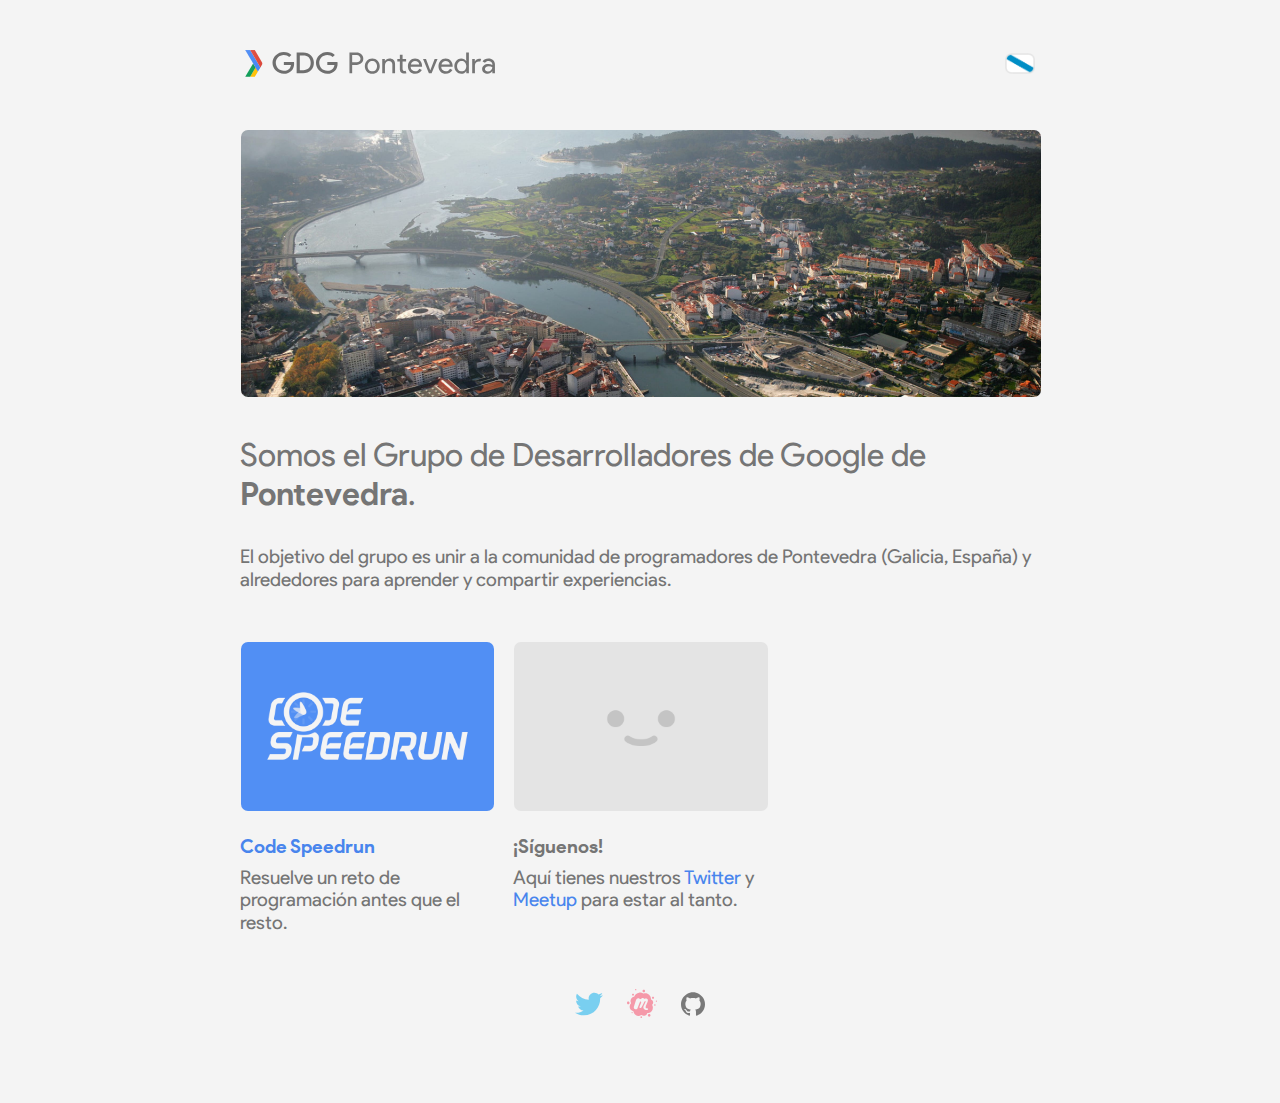
==== index.html @ b3f654f1 "Fix de enlaces" ====
<!DOCTYPE html>
<html>

	<head>

		<meta charset="utf-8">
		<meta http-equiv="X-UA-Compatible" content="IE=edge">
		<meta name="viewport" content="width=device-width, initial-scale=1">

		<title>GDG Pontevedra</title>
		<meta name="description" content="Página web del GDG Pontevedra, un grupo de desarrolladores de Google con el objetivo de unir a la comunidad de programadores de Pontevedra y alrededores.">
		<meta name="author" content="GDG Pontevedra">

		<link href="css/style.css" rel="stylesheet">

		<!-- Favicons -->
		<link rel="icon" href="favicon.ico">
		<link rel="apple-touch-icon" sizes="180x180" href="/images/icons/apple-touch-icon.png">
		<link rel="icon" type="image/png" sizes="32x32" href="/images/icons/favicon-32x32.png">
		<link rel="icon" type="image/png" sizes="16x16" href="/images/icons/favicon-16x16.png">
		<link rel="manifest" href="/images/icons/site.webmanifest">
		<link rel="shortcut icon" href="favicon.ico">

	</head>

	<body>

		<div id="header">
			<img id="gdg-logo" src="images/logos/gdg-pontevedra-logo.svg">
			<a id="header-flag" href="/gal"><img src="images/flags/es-ga-flag.png"></a>
		</div>

		<img id="image-header" src="images/banners/pontevedra-aerial-view.jpg">

		<p id="text-header">Somos el Grupo de Desarrolladores de Google de <b>Pontevedra</b>.</p>

		<p>El objetivo del grupo es unir a la comunidad de programadores de Pontevedra (Galicia, España) y alrededores para aprender y compartir experiencias.</p>

		<div id="event-grid">
			<div class="event-cell">
				<a href="/code-speedrun"><img src="images/events/code-speedrun-event.png"></a>
				<p class="event-cell-title"><b><a href="/code-speedrun">Code Speedrun</a></b></p>
				<p class="event-cell-subtitle">Resuelve un reto de programación antes que el resto.</p>
			</div>
			<div class="event-cell">
				<img src="images/events/default-event.png">
				<p class="event-cell-title"><b>¡Síguenos!</b></p>
				<p class="event-cell-subtitle">Aquí tienes nuestros <a href="https://twitter.com/GDGPontevedra" target="_blank">Twitter</a> y <a href="https://github.com/gdg-pontevedra" target="_blank">Meetup</a> para estar al tanto.</p>
			</div>
		</div>

		<div id="footer">
			<a href="https://twitter.com/GDGPontevedra" target="_blank"><img id="twitter-icon" class="link-icon" src="images/links/twitter-icon.svg"></a>
			<a href="https://www.meetup.com/es-ES/GDG-Pontevedra" target="_blank"><img class="link-icon" src="images/links/meetup-icon.svg"></a>
			<a href="https://github.com/gdg-pontevedra" target="_blank"><img id="github-icon" class="link-icon" src="images/links/github-icon.svg"></a>
		</div>

	</body>

</html>
---- css/style.css ----
/* GDG Pontevedra Website */

@font-face {
    font-family: ProductSans;
    src: url(../fonts/ProductSans-Regular.ttf);
}

@font-face {
    font-family: ProductSans;
    src: url(../fonts/ProductSans-Bold.ttf);
    font-weight: bold;
}

* {
	-webkit-font-smoothing: antialiased;
	-moz-osx-font-smoothing: grayscale;
}

body {
	font-family: ProductSans;
	color: #757575;
	font-size: 14pt;
	background-color: #F4F4F4;
	margin: 0 auto;
	margin-bottom: 20px;
	padding: 50px 20px;
	max-width: 800px;
}

h3 {
	margin-top: 40px;
}

a {
	text-decoration: none;
	color: #4885ED;
	transition: color 0.2s ease;
}

a:hover {
	color: #5895FD;
	transition: color 0.2s ease;
}


/* Header */

#header {
	display: grid;
	grid-template-columns: auto auto;
	margin-bottom: 50px;
}

#gdg-logo {
	width: 100%;
	max-width: 250px;
	padding-left: 5px;
}

#header-flag {
	margin-left: auto;
	padding-top: 3px;
	padding-right: 5px;
}

#header-flag > img {
	width: 30px;
}

#image-header {
	width: 100%;
	border: 1px rgba(0, 0, 0, 0) solid;
	border-radius: 8px;
}

#text-header {
	font-size: 24pt;
}


/* Event Grid */

#event-grid {
	margin-top: 50px;
	display: grid;
	grid-template-columns: repeat(3, 1fr);
	grid-column-gap: 20px;
	grid-row-gap: 50px;
}

.event-cell {
	line-height: 1.2;
	width: 100%;
}

.event-cell img {
	width: 100%;
	border: 1px rgba(0, 0, 0, 0) solid;
	border-radius: 8px;
}

.event-cell-title {
	margin-bottom: -10px;
}

.event-cell-subtitle {
	margin-bottom: -5px;
}

.event-cell-subtitle-mini {
	margin-bottom: -10px;
	font-size: 10pt;
}


/* Footer */

#footer {
	text-align: center;
	margin-top: 50px;
}

#footer > a {
	display: inline-block;
}

.link-icon {
	width: 30px;
	padding: 10px;
	opacity: 0.5;
	transition: opacity 0.2s ease;
}

.link-icon:hover {
	opacity: 1.0;
	transition: opacity 0.2s ease;
}

#twitter-icon {
	width: 28px;
}

#github-icon {
	width: 24px;
	padding-bottom: 12px;
}


/* Media Queries */

@media (max-width: 350px) {
	#header-flag { 
		display: none;
	}
}

@media (max-width: 700px) {
	#event-grid { 
		grid-template-columns: repeat(2, 1fr);
	}
}

@media (max-width: 500px) {
	#event-grid { 
		grid-template-columns: 1fr;
	}
}


/* Unused */

#placeholder {
	position: absolute;
	margin: auto;
	top: 0;
	right: 0;
	bottom: 0;
	left: 0;
	width: 250px;
	height: 100px;
}

#placeholder-subtitle {
	font-size: 14pt;
	text-align: center;
}
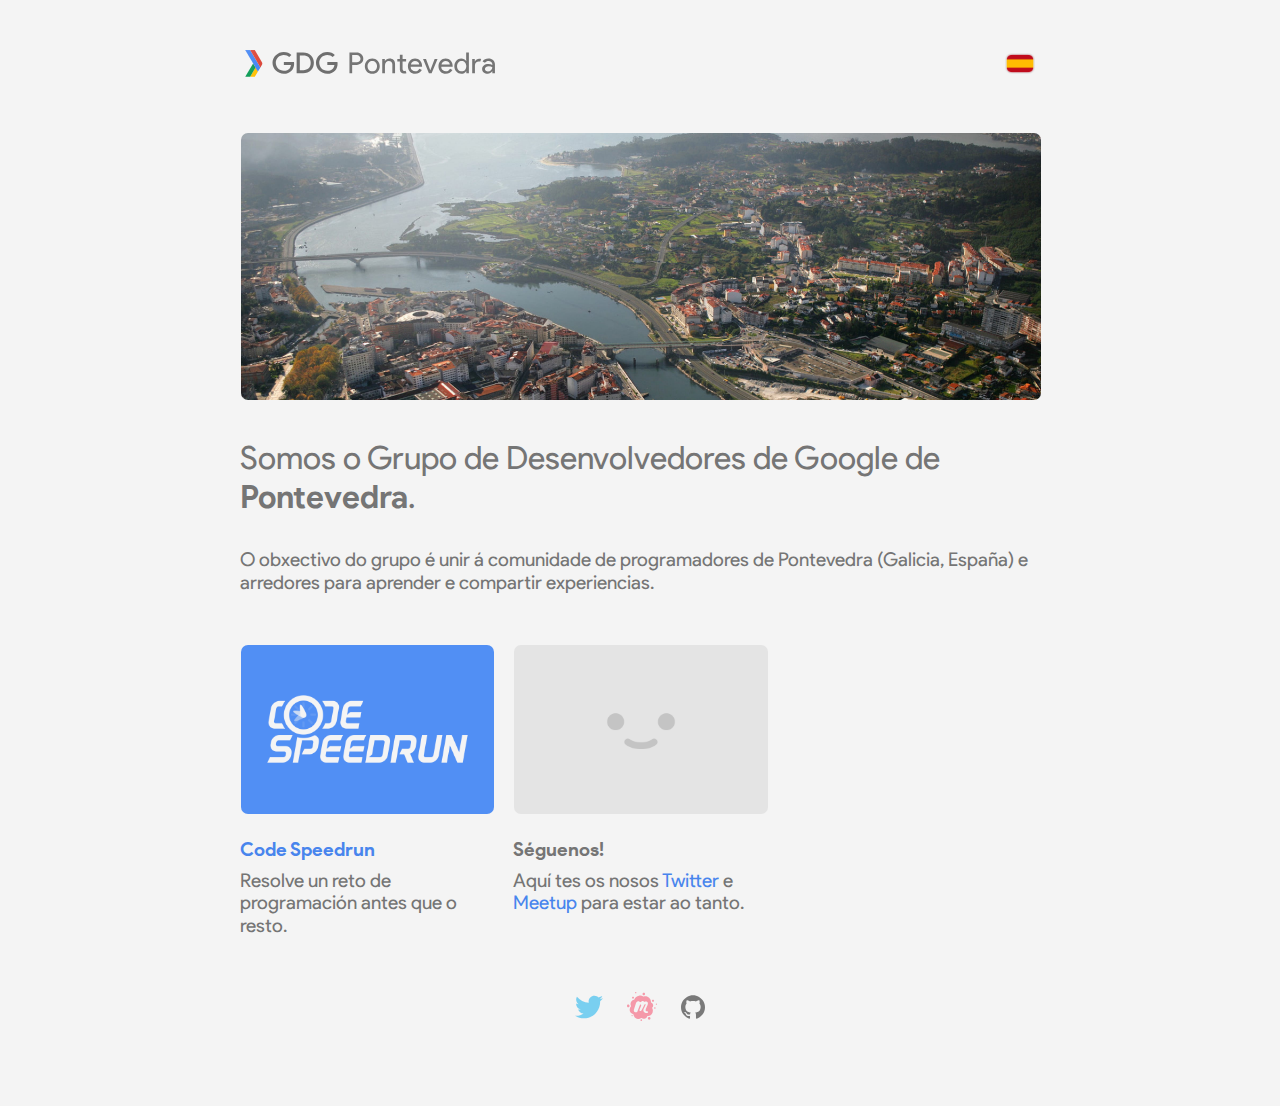
==== commit 2df4f5b8: "Traducción a gallego" ====
--- a/index.html
+++ b/index.html
@@ -8,7 +8,7 @@
 		<meta name="viewport" content="width=device-width, initial-scale=1">
 
 		<title>GDG Pontevedra</title>
-		<meta name="description" content="Página web del GDG Pontevedra, un grupo de desarrolladores de Google con el objetivo de unir a la comunidad de programadores de Pontevedra y alrededores.">
+		<meta name="description" content="Páxina web do GDG Pontevedra, un grupo de desenvolvedores de Google co obxectivo de unir á comunidade de programadores de Pontevedra e arredores.">
 		<meta name="author" content="GDG Pontevedra">
 
 		<link href="css/style.css" rel="stylesheet">
@@ -26,26 +26,26 @@
 	<body>
 
 		<div id="header">
-			<img id="gdg-logo" src="images/logos/gdg-pontevedra-logo.svg">
-			<a id="header-flag" href="/gal"><img src="images/flags/es-ga-flag.png"></a>
+			<a href="/"><img id="gdg-logo" src="images/logos/gdg-pontevedra-logo.svg"></a>
+			<a id="header-flag" href="/es"><img src="images/flags/es-flag.png"></a>
 		</div>
 
 		<img id="image-header" src="images/banners/pontevedra-aerial-view.jpg">
 
-		<p id="text-header">Somos el Grupo de Desarrolladores de Google de <b>Pontevedra</b>.</p>
+		<p id="text-header">Somos o Grupo de Desenvolvedores de Google de <b>Pontevedra</b>.</p>
 
-		<p>El objetivo del grupo es unir a la comunidad de programadores de Pontevedra (Galicia, España) y alrededores para aprender y compartir experiencias.</p>
+		<p>O obxectivo do grupo é unir á comunidade de programadores de Pontevedra (Galicia, España) e arredores para aprender e compartir experiencias.</p>
 
 		<div id="event-grid">
 			<div class="event-cell">
 				<a href="/code-speedrun"><img src="images/events/code-speedrun-event.png"></a>
 				<p class="event-cell-title"><b><a href="/code-speedrun">Code Speedrun</a></b></p>
-				<p class="event-cell-subtitle">Resuelve un reto de programación antes que el resto.</p>
+				<p class="event-cell-subtitle">Resolve un reto de programación antes que o resto.</p>
 			</div>
 			<div class="event-cell">
 				<img src="images/events/default-event.png">
-				<p class="event-cell-title"><b>¡Síguenos!</b></p>
-				<p class="event-cell-subtitle">Aquí tienes nuestros <a href="https://twitter.com/GDGPontevedra" target="_blank">Twitter</a> y <a href="https://github.com/gdg-pontevedra" target="_blank">Meetup</a> para estar al tanto.</p>
+				<p class="event-cell-title"><b>Séguenos!</b></p>
+				<p class="event-cell-subtitle">Aquí tes os nosos <a href="https://twitter.com/GDGPontevedra" target="_blank">Twitter</a> e <a href="https://github.com/gdg-pontevedra" target="_blank">Meetup</a> para estar ao tanto.</p>
 			</div>
 		</div>
 
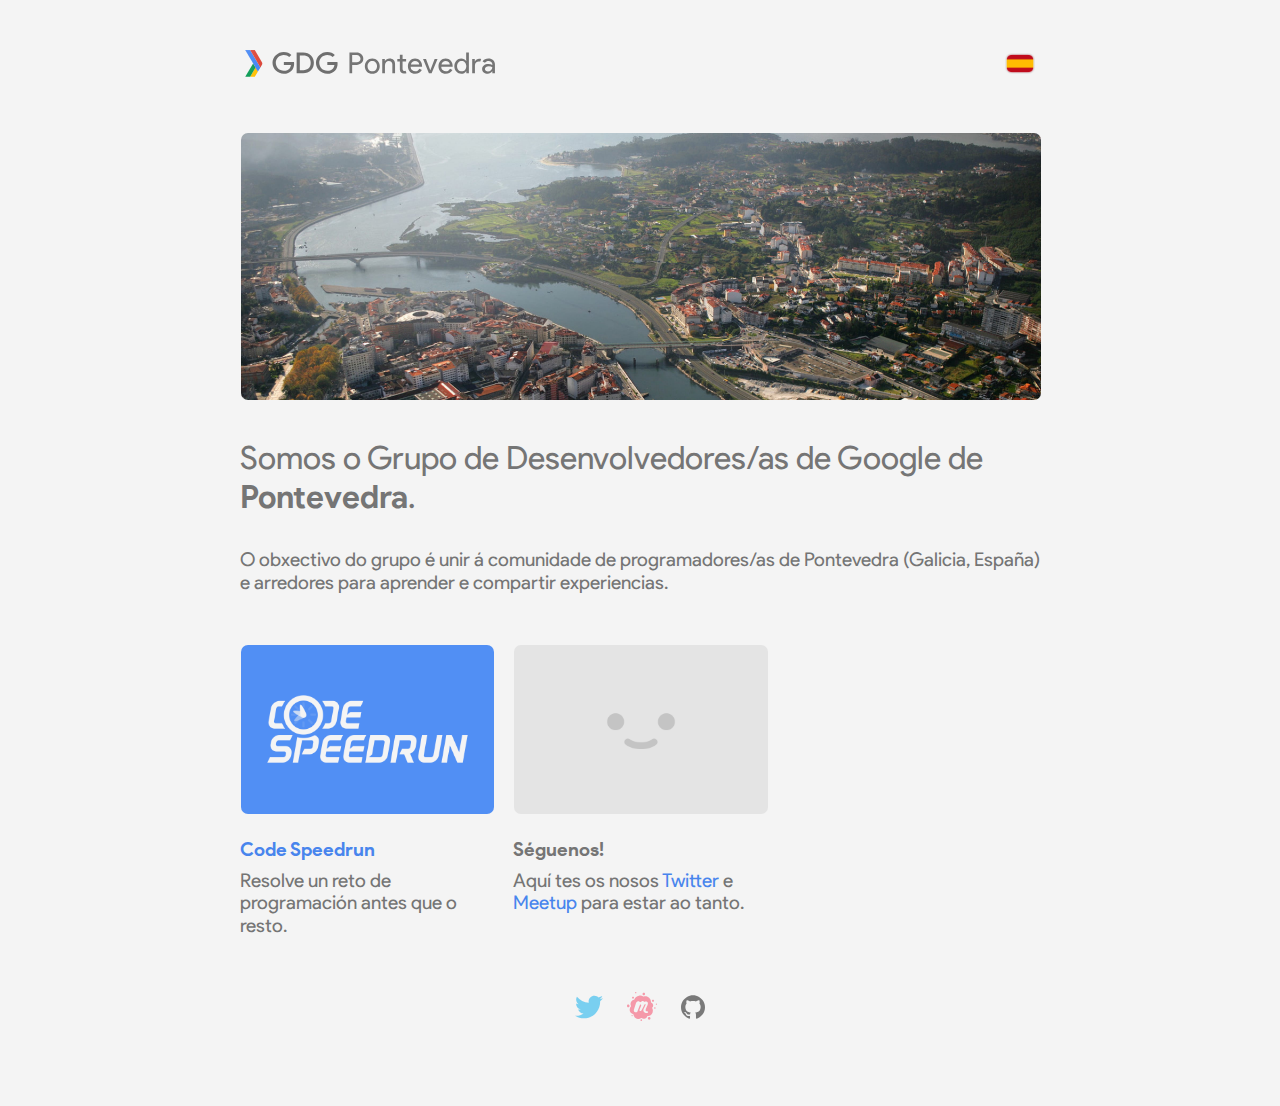
==== commit 5fb8e957: "Fixes" ====
--- a/index.html
+++ b/index.html
@@ -32,9 +32,9 @@
 
 		<img id="image-header" src="images/banners/pontevedra-aerial-view.jpg">
 
-		<p id="text-header">Somos o Grupo de Desenvolvedores de Google de <b>Pontevedra</b>.</p>
+		<p id="text-header">Somos o Grupo de Desenvolvedores/as de Google de <b>Pontevedra</b>.</p>
 
-		<p>O obxectivo do grupo é unir á comunidade de programadores de Pontevedra (Galicia, España) e arredores para aprender e compartir experiencias.</p>
+		<p>O obxectivo do grupo é unir á comunidade de programadores/as de Pontevedra (Galicia, España) e arredores para aprender e compartir experiencias.</p>
 
 		<div id="event-grid">
 			<div class="event-cell">
@@ -45,7 +45,7 @@
 			<div class="event-cell">
 				<img src="images/events/default-event.png">
 				<p class="event-cell-title"><b>Séguenos!</b></p>
-				<p class="event-cell-subtitle">Aquí tes os nosos <a href="https://twitter.com/GDGPontevedra" target="_blank">Twitter</a> e <a href="https://github.com/gdg-pontevedra" target="_blank">Meetup</a> para estar ao tanto.</p>
+				<p class="event-cell-subtitle">Aquí tes os nosos <a href="https://twitter.com/GDGPontevedra" target="_blank">Twitter</a> e <a href="https://www.meetup.com/es-ES/GDG-Pontevedra" target="_blank">Meetup</a> para estar ao tanto.</p>
 			</div>
 		</div>
 
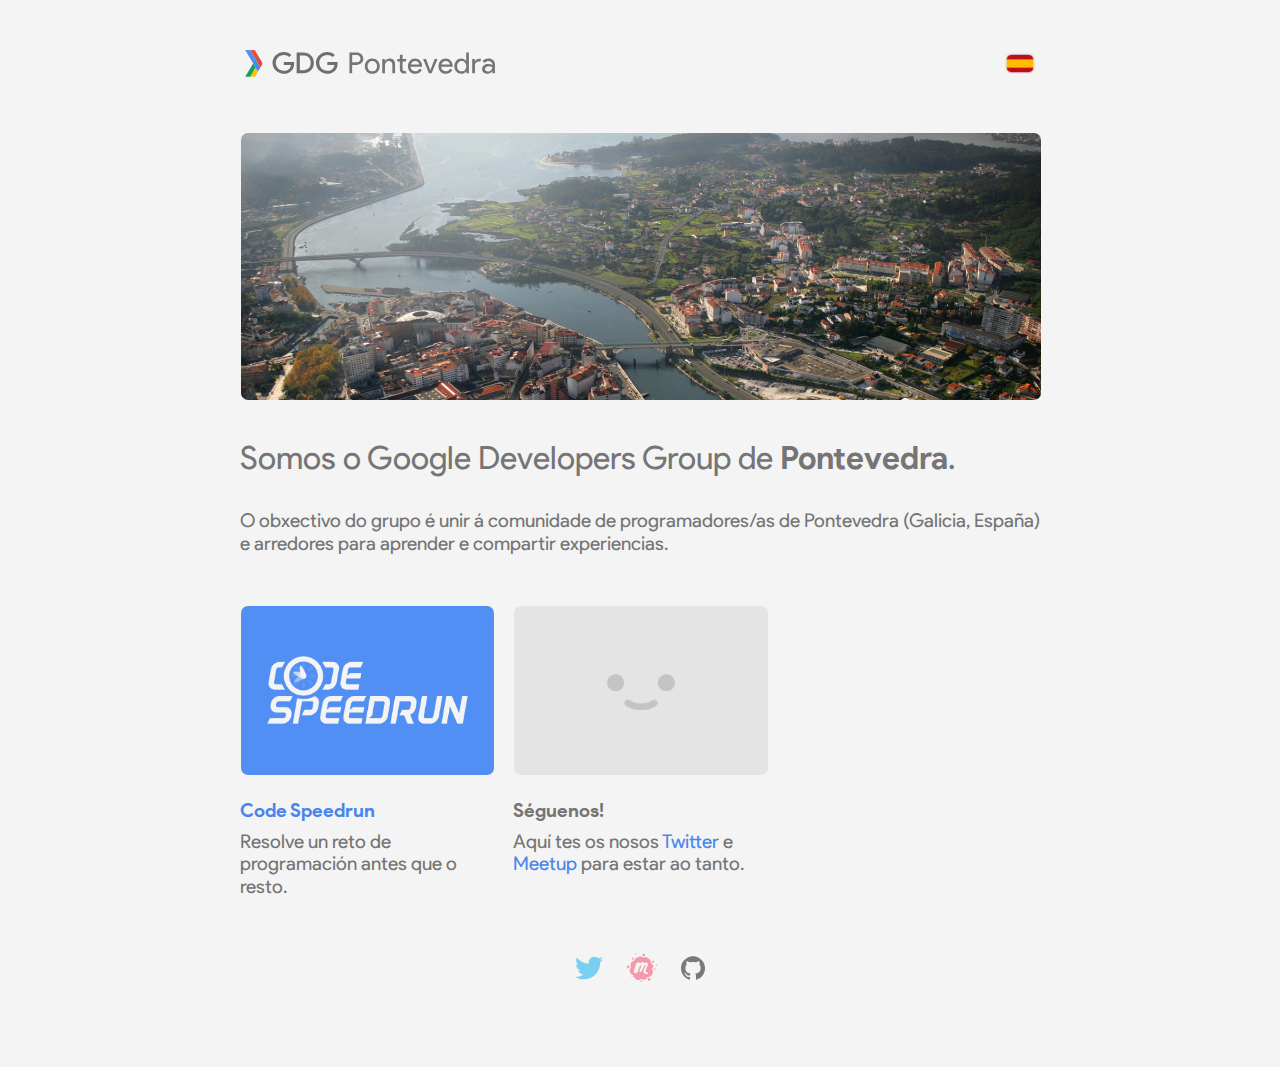
==== commit dbefe027: "Ejemplo de Code Speedrun" ====
--- a/index.html
+++ b/index.html
@@ -32,7 +32,7 @@
 
 		<img id="image-header" src="images/banners/pontevedra-aerial-view.jpg">
 
-		<p id="text-header">Somos o Grupo de Desenvolvedores/as de Google de <b>Pontevedra</b>.</p>
+		<p id="text-header">Somos o Google Developers Group de <b>Pontevedra</b>.</p>
 
 		<p>O obxectivo do grupo é unir á comunidade de programadores/as de Pontevedra (Galicia, España) e arredores para aprender e compartir experiencias.</p>
 
--- a/css/style.css
+++ b/css/style.css
@@ -43,6 +43,13 @@
 	transition: color 0.2s ease;
 }
 
+code {
+	margin-left: 2px;
+	padding: 4px 6px 6px 20px;
+	background-color: #FFFEFA;
+	border-left: 4px #A5A5A5 solid;
+}
+
 
 /* Header */
 
@@ -144,6 +151,13 @@
 #github-icon {
 	width: 24px;
 	padding-bottom: 12px;
+}
+
+
+/* Code Speedrun */
+
+.increase-space {
+	margin-top: 30px;
 }
 
 
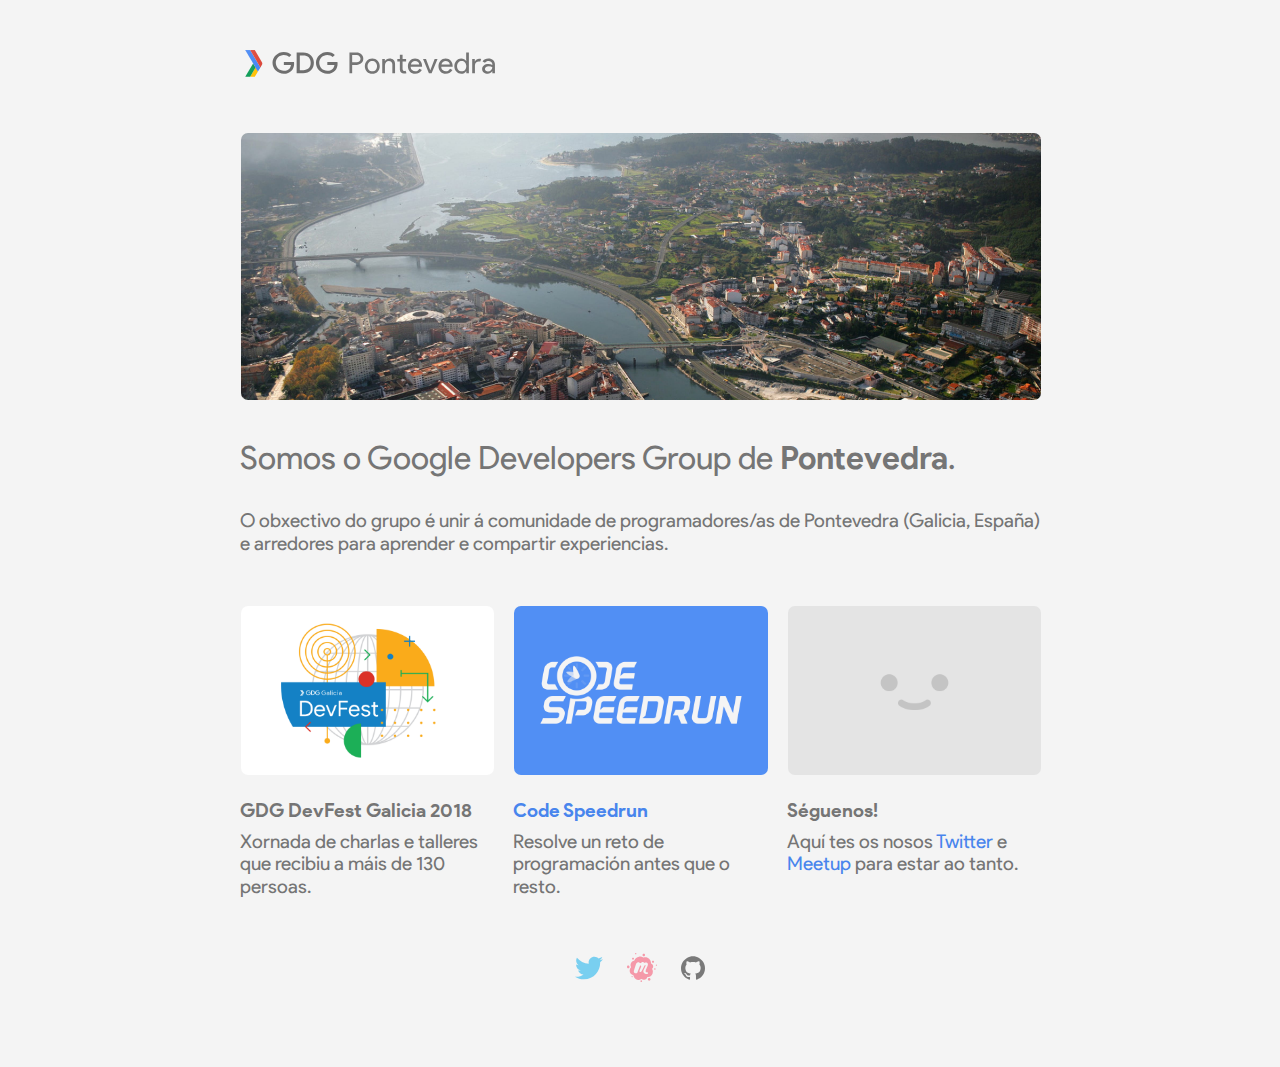
==== commit 1c315f7f: "Cambio das descripcións, DevFest" ====
--- a/index.html
+++ b/index.html
@@ -8,7 +8,7 @@
 		<meta name="viewport" content="width=device-width, initial-scale=1">
 
 		<title>GDG Pontevedra</title>
-		<meta name="description" content="Páxina web do GDG Pontevedra, un grupo de desenvolvedores de Google co obxectivo de unir á comunidade de programadores de Pontevedra e arredores.">
+		<meta name="description" content="Páxina web do GDG Pontevedra, un grupo de desenvolvedores de Google co obxectivo de unir á comunidade de programadores/as de Pontevedra e arredores.">
 		<meta name="author" content="GDG Pontevedra">
 
 		<link href="css/style.css" rel="stylesheet">
@@ -27,7 +27,6 @@
 
 		<div id="header">
 			<a href="/"><img id="gdg-logo" src="images/logos/gdg-pontevedra-logo.svg"></a>
-			<a id="header-flag" href="/es"><img src="images/flags/es-flag.png"></a>
 		</div>
 
 		<img id="image-header" src="images/banners/pontevedra-aerial-view.jpg">
@@ -37,6 +36,11 @@
 		<p>O obxectivo do grupo é unir á comunidade de programadores/as de Pontevedra (Galicia, España) e arredores para aprender e compartir experiencias.</p>
 
 		<div id="event-grid">
+			<div class="event-cell">
+				<img src="images/events/gdg-devfest-galicia-2018-event.png">
+				<p class="event-cell-title"><b>GDG DevFest Galicia 2018</b></p>
+				<p class="event-cell-subtitle">Xornada de charlas e talleres que recibiu a máis de 130 persoas.</p>
+			</div>
 			<div class="event-cell">
 				<a href="/code-speedrun"><img src="images/events/code-speedrun-event.png"></a>
 				<p class="event-cell-title"><b><a href="/code-speedrun">Code Speedrun</a></b></p>
--- a/css/style.css
+++ b/css/style.css
@@ -44,10 +44,15 @@
 }
 
 code {
+	/*
 	margin-left: 2px;
+	border-left: 4px #A5A5A5 solid;
 	padding: 4px 6px 6px 20px;
+	*/
+	padding: 4px 6px 6px 4px;
 	background-color: #FFFEFA;
-	border-left: 4px #A5A5A5 solid;
+	border: 1px solid #FFFEFA;
+	border-radius: 4px;
 }
 
 
@@ -156,8 +161,9 @@
 
 /* Code Speedrun */
 
-.increase-space {
-	margin-top: 30px;
+.code-speedrun-output {
+	margin-top: 20px;
+	margin-bottom: 30px;
 }
 
 
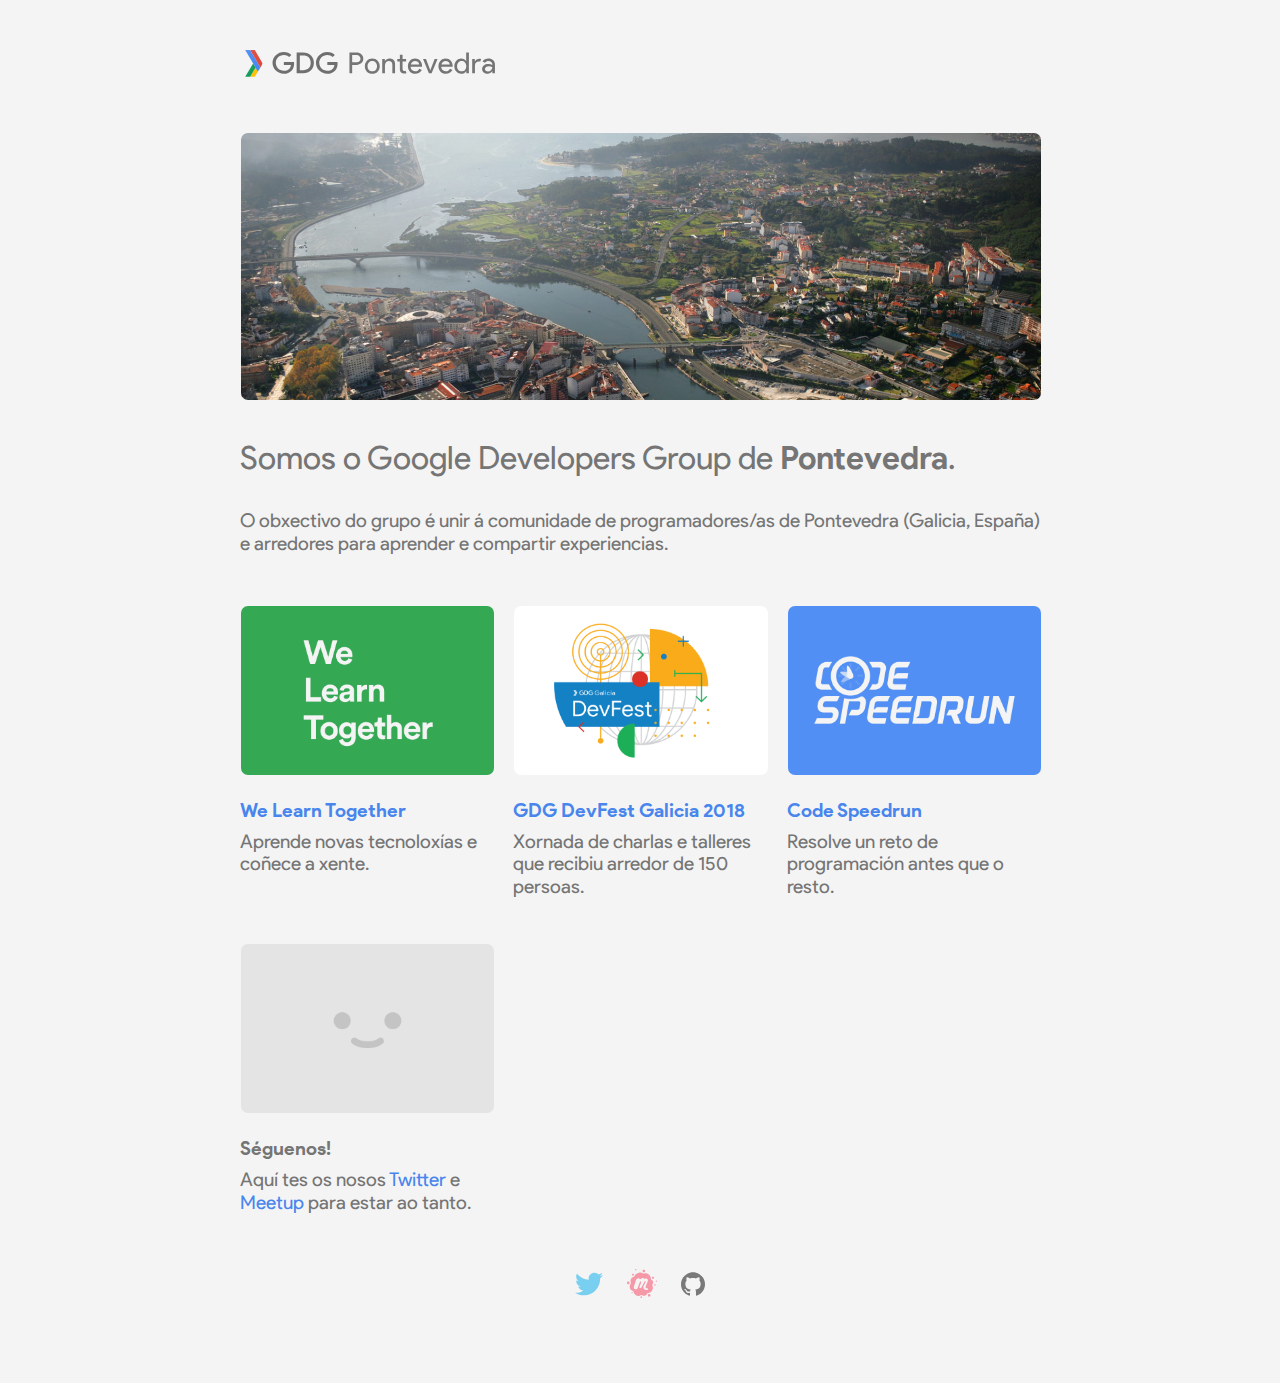
==== commit e5ce8c91: "We Learn Together" ====
--- a/index.html
+++ b/index.html
@@ -37,9 +37,14 @@
 
 		<div id="event-grid">
 			<div class="event-cell">
-				<img src="images/events/gdg-devfest-galicia-2018-event.png">
-				<p class="event-cell-title"><b>GDG DevFest Galicia 2018</b></p>
-				<p class="event-cell-subtitle">Xornada de charlas e talleres que recibiu a máis de 130 persoas.</p>
+				<a href="/code-speedrun"><img src="images/events/we-learn-together-event.png"></a>
+				<p class="event-cell-title"><b><a href="/we-learn-together">We Learn Together</a></b></p>
+				<p class="event-cell-subtitle">Aprende novas tecnoloxías e coñece a xente.</p>
+			</div>
+			<div class="event-cell">
+				<a href="https://blog.gdg.es/2018/12/devfest-galicia-2018.html"><img src="images/events/gdg-devfest-galicia-2018-event.png"></a>
+				<p class="event-cell-title"><b><a href="https://blog.gdg.es/2018/12/devfest-galicia-2018.html">GDG DevFest Galicia 2018</a></b></p>
+				<p class="event-cell-subtitle">Xornada de charlas e talleres que recibiu arredor de 150 persoas.</p>
 			</div>
 			<div class="event-cell">
 				<a href="/code-speedrun"><img src="images/events/code-speedrun-event.png"></a>
--- a/css/style.css
+++ b/css/style.css
@@ -44,11 +44,6 @@
 }
 
 code {
-	/*
-	margin-left: 2px;
-	border-left: 4px #A5A5A5 solid;
-	padding: 4px 6px 6px 20px;
-	*/
 	padding: 4px 6px 6px 4px;
 	background-color: #FFFEFA;
 	border: 1px solid #FFFEFA;
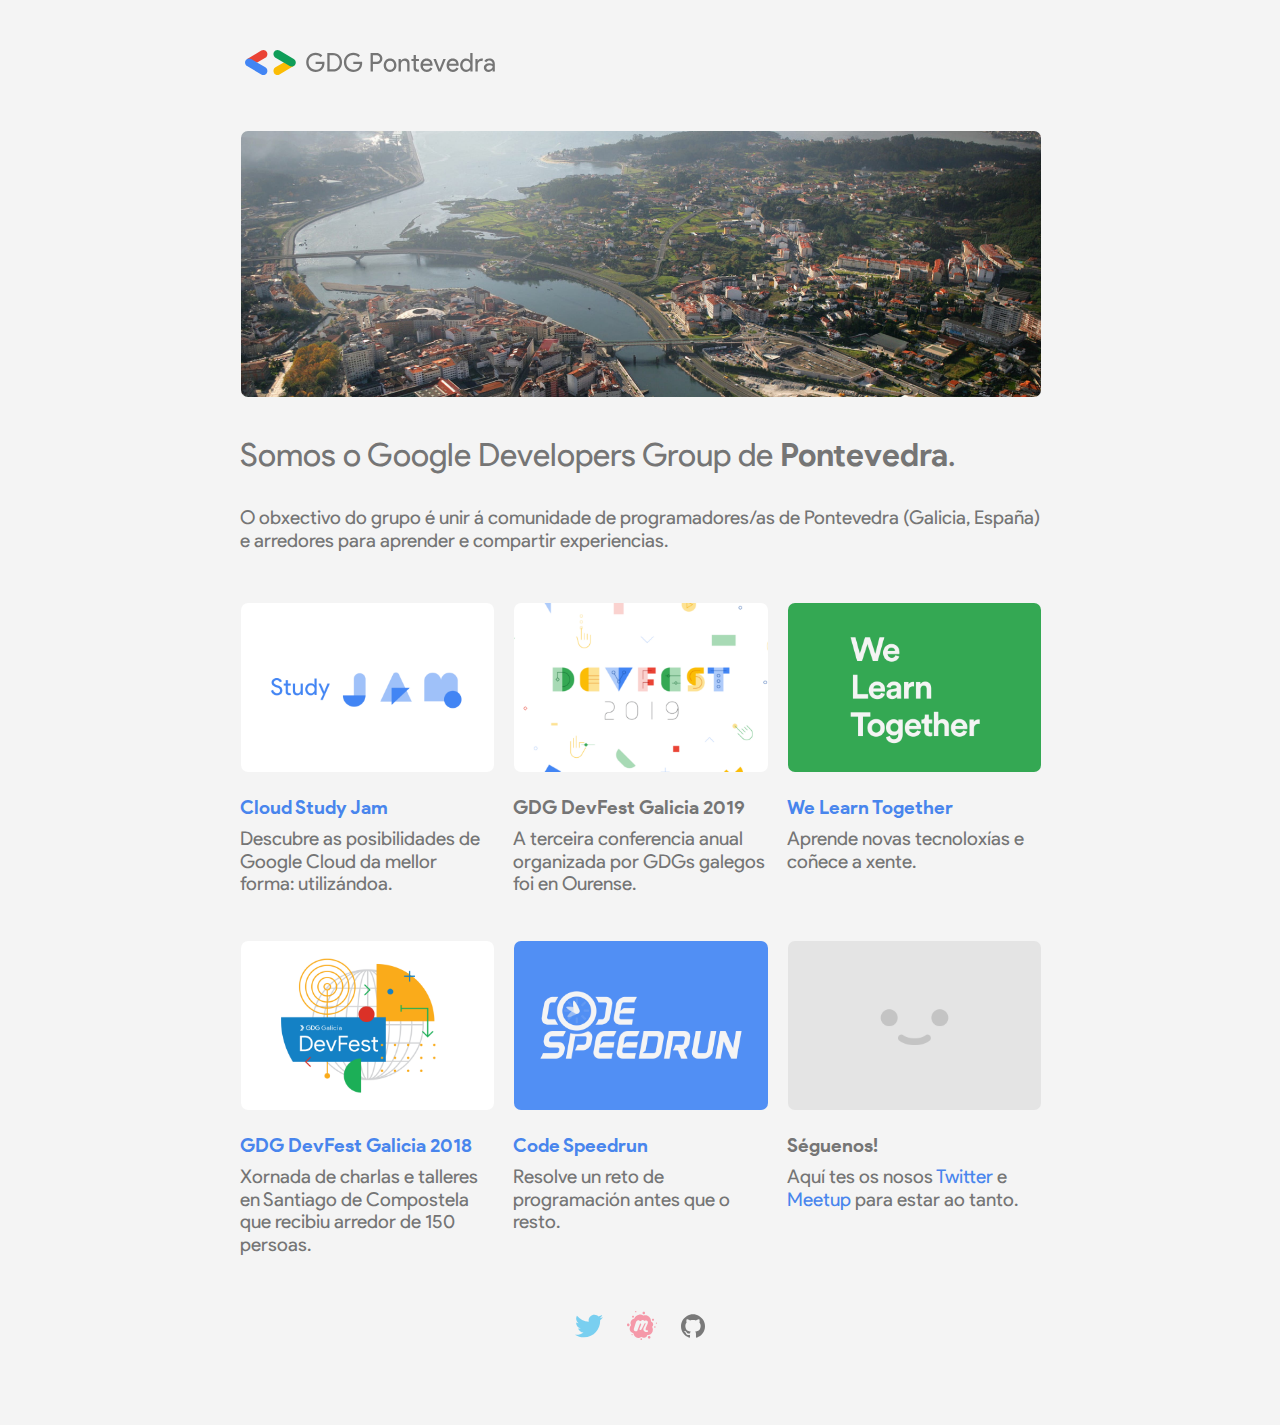
==== commit bd134ae1: "Cloud Study Jam 25/11/19 e DevFest Galicia 2019" ====
--- a/index.html
+++ b/index.html
@@ -36,26 +36,43 @@
 		<p>O obxectivo do grupo é unir á comunidade de programadores/as de Pontevedra (Galicia, España) e arredores para aprender e compartir experiencias.</p>
 
 		<div id="event-grid">
+
 			<div class="event-cell">
-				<a href="/code-speedrun"><img src="images/events/we-learn-together-event.png"></a>
+				<a href="/cloud-study-jam"><img src="images/events/cloud-study-jam-event.png"></a>
+				<p class="event-cell-title"><b><a href="/cloud-study-jam">Cloud Study Jam</a></b></p>
+				<p class="event-cell-subtitle">Descubre as posibilidades de Google Cloud da mellor forma: utilizándoa.</p>
+			</div>
+
+			<div class="event-cell">
+				<img src="images/events/gdg-devfest-galicia-2019-event.png">
+				<p class="event-cell-title"><b>GDG DevFest Galicia 2019</b></p>
+				<p class="event-cell-subtitle">A terceira conferencia anual organizada por GDGs galegos foi en Ourense.</p>
+			</div>
+
+			<div class="event-cell">
+				<a href="/we-learn-together"><img src="images/events/we-learn-together-event.png"></a>
 				<p class="event-cell-title"><b><a href="/we-learn-together">We Learn Together</a></b></p>
 				<p class="event-cell-subtitle">Aprende novas tecnoloxías e coñece a xente.</p>
 			</div>
+
 			<div class="event-cell">
 				<a href="https://blog.gdg.es/2018/12/devfest-galicia-2018.html"><img src="images/events/gdg-devfest-galicia-2018-event.png"></a>
 				<p class="event-cell-title"><b><a href="https://blog.gdg.es/2018/12/devfest-galicia-2018.html">GDG DevFest Galicia 2018</a></b></p>
-				<p class="event-cell-subtitle">Xornada de charlas e talleres que recibiu arredor de 150 persoas.</p>
+				<p class="event-cell-subtitle">Xornada de charlas e talleres en Santiago de Compostela que recibiu arredor de 150 persoas.</p>
 			</div>
+
 			<div class="event-cell">
 				<a href="/code-speedrun"><img src="images/events/code-speedrun-event.png"></a>
 				<p class="event-cell-title"><b><a href="/code-speedrun">Code Speedrun</a></b></p>
 				<p class="event-cell-subtitle">Resolve un reto de programación antes que o resto.</p>
 			</div>
+
 			<div class="event-cell">
 				<img src="images/events/default-event.png">
 				<p class="event-cell-title"><b>Séguenos!</b></p>
 				<p class="event-cell-subtitle">Aquí tes os nosos <a href="https://twitter.com/GDGPontevedra" target="_blank">Twitter</a> e <a href="https://www.meetup.com/es-ES/GDG-Pontevedra" target="_blank">Meetup</a> para estar ao tanto.</p>
 			</div>
+
 		</div>
 
 		<div id="footer">
--- a/css/style.css
+++ b/css/style.css
@@ -50,6 +50,10 @@
 	border-radius: 4px;
 }
 
+li {
+	margin-bottom: 15px;
+}
+
 
 /* Header */
 
